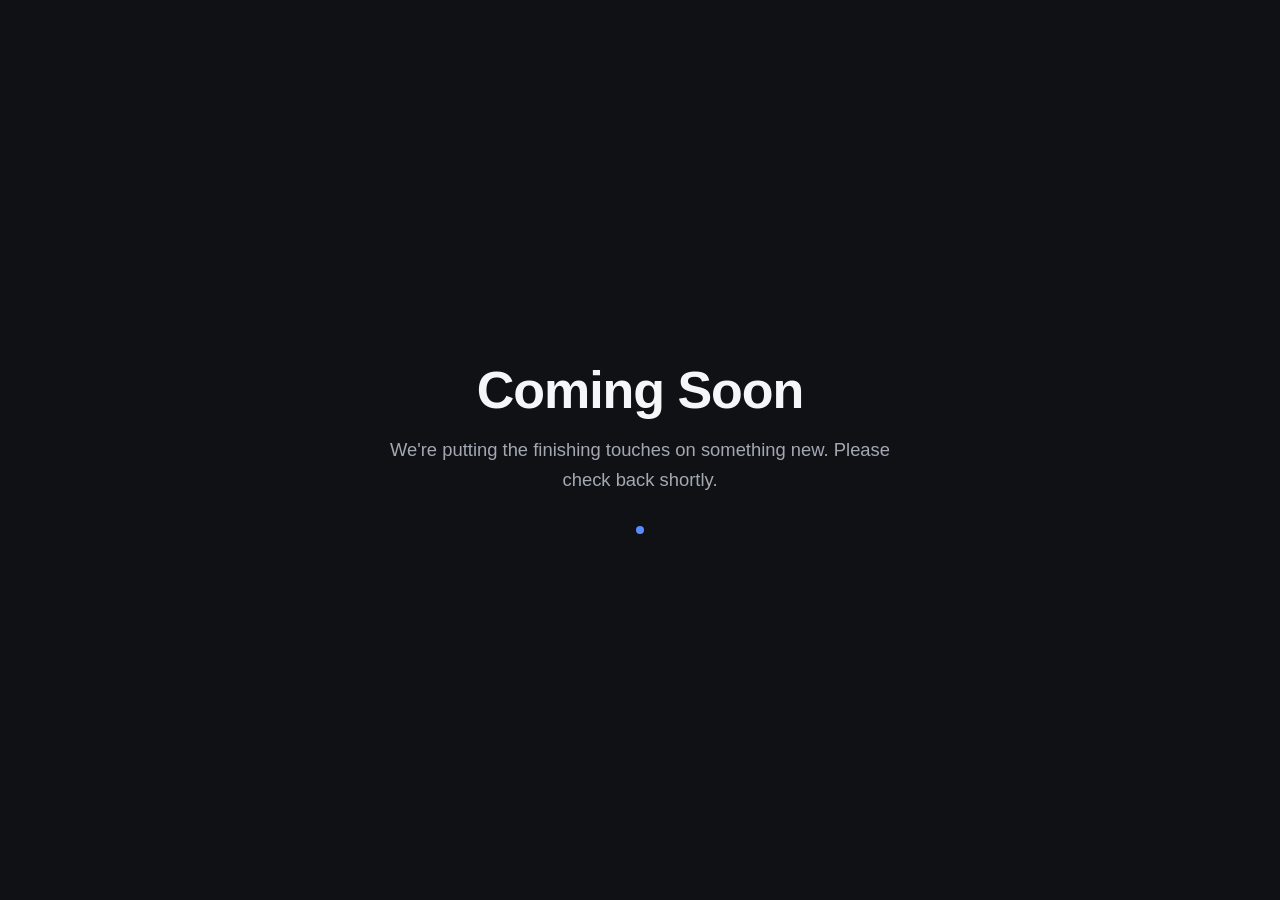
==== index.html @ caced6f4 "Add coming soon placeholder page Co-Authored-By: Claude Opus 4.8 <noreply@anthropic.com>" ====
<!DOCTYPE html>
<html lang="en">
<head>
  <meta charset="UTF-8" />
  <meta name="viewport" content="width=device-width, initial-scale=1.0" />
  <title>Coming Soon</title>
  <style>
    :root {
      color-scheme: light dark;
    }
    * {
      margin: 0;
      padding: 0;
      box-sizing: border-box;
    }
    body {
      min-height: 100vh;
      display: flex;
      align-items: center;
      justify-content: center;
      font-family: -apple-system, BlinkMacSystemFont, "Segoe UI", Roboto,
        Helvetica, Arial, sans-serif;
      background: #0f1115;
      color: #f5f6f8;
      text-align: center;
      padding: 1.5rem;
    }
    main {
      max-width: 32rem;
    }
    h1 {
      font-size: clamp(2rem, 6vw, 3.25rem);
      font-weight: 600;
      letter-spacing: -0.02em;
      line-height: 1.1;
    }
    p {
      margin-top: 1rem;
      font-size: clamp(1rem, 2.5vw, 1.15rem);
      color: #a3a8b3;
      line-height: 1.6;
    }
    .dot {
      display: inline-block;
      width: 0.5rem;
      height: 0.5rem;
      margin-top: 2rem;
      border-radius: 50%;
      background: #5b8cff;
      animation: pulse 1.8s ease-in-out infinite;
    }
    @keyframes pulse {
      0%, 100% { opacity: 0.35; transform: scale(0.9); }
      50% { opacity: 1; transform: scale(1.15); }
    }
  </style>
</head>
<body>
  <main>
    <h1>Coming&nbsp;Soon</h1>
    <p>We're putting the finishing touches on something new. Please check back shortly.</p>
    <div class="dot" aria-hidden="true"></div>
  </main>
</body>
</html>
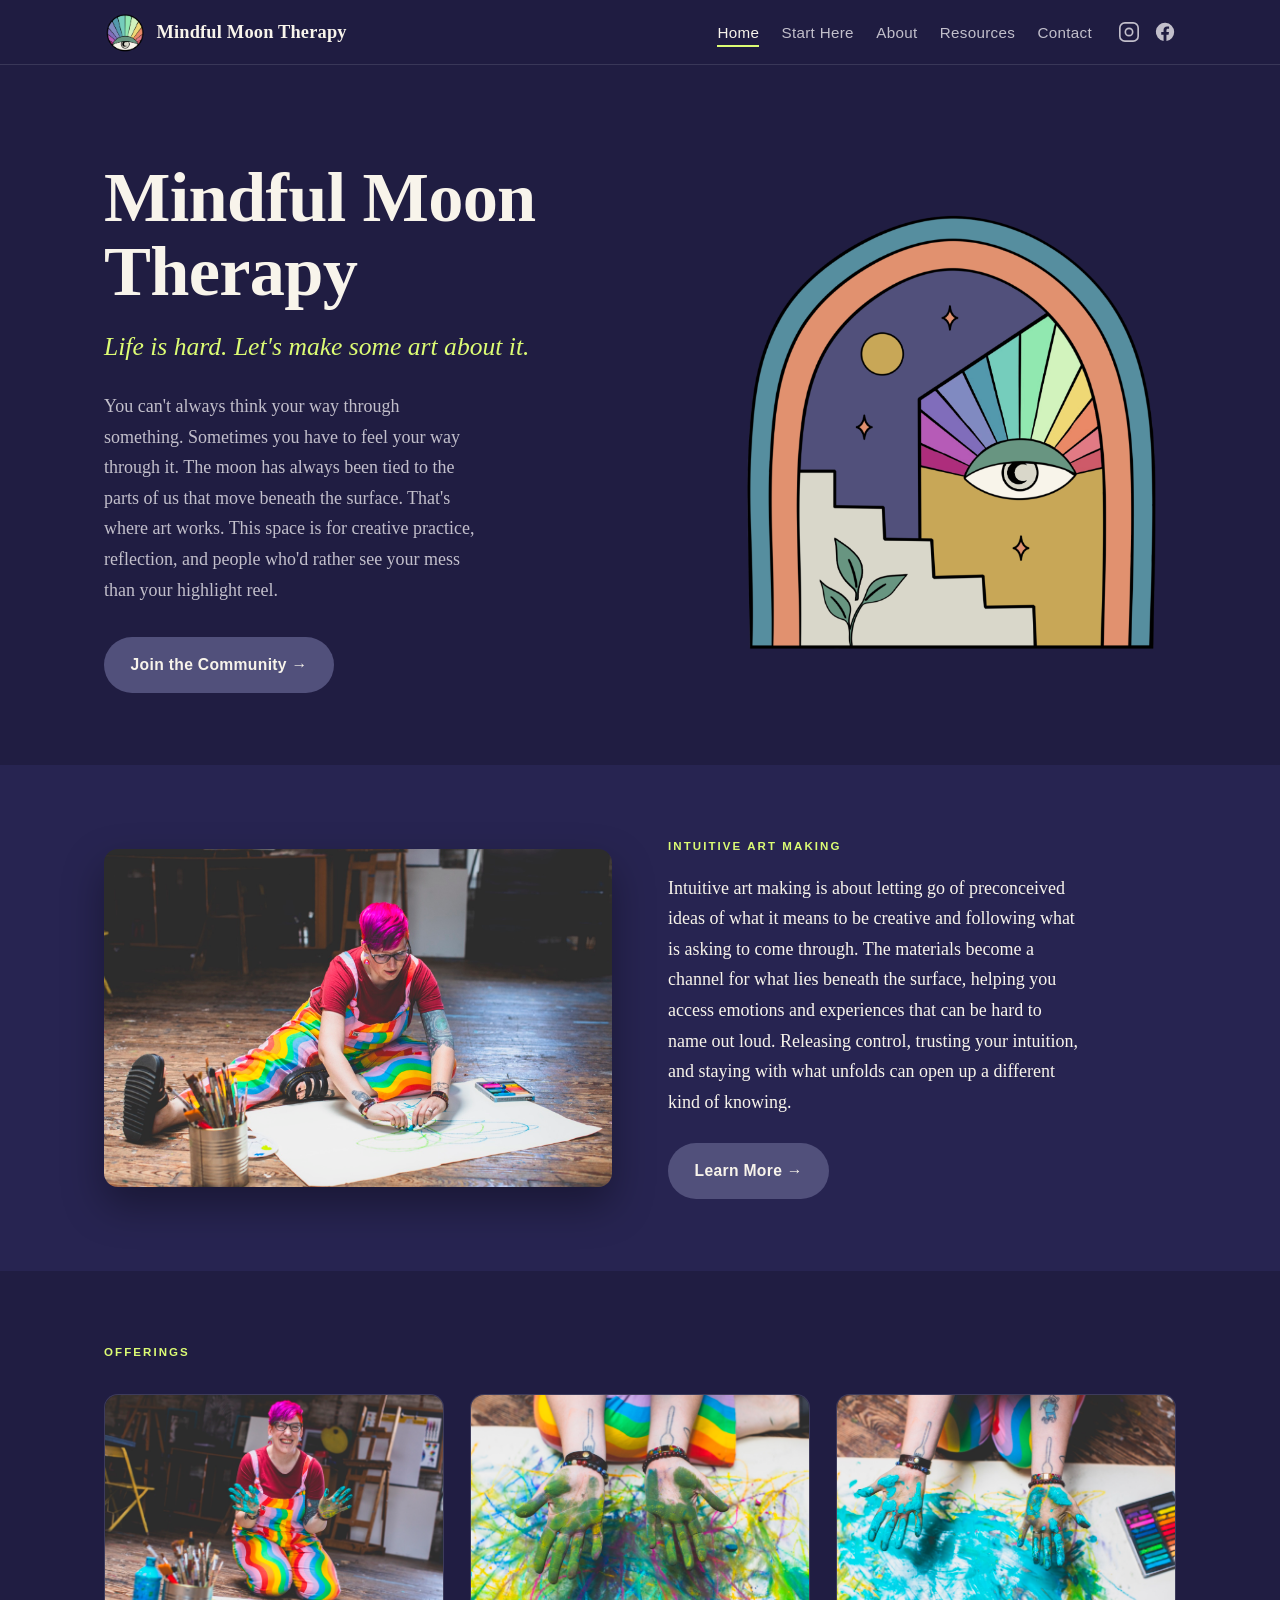
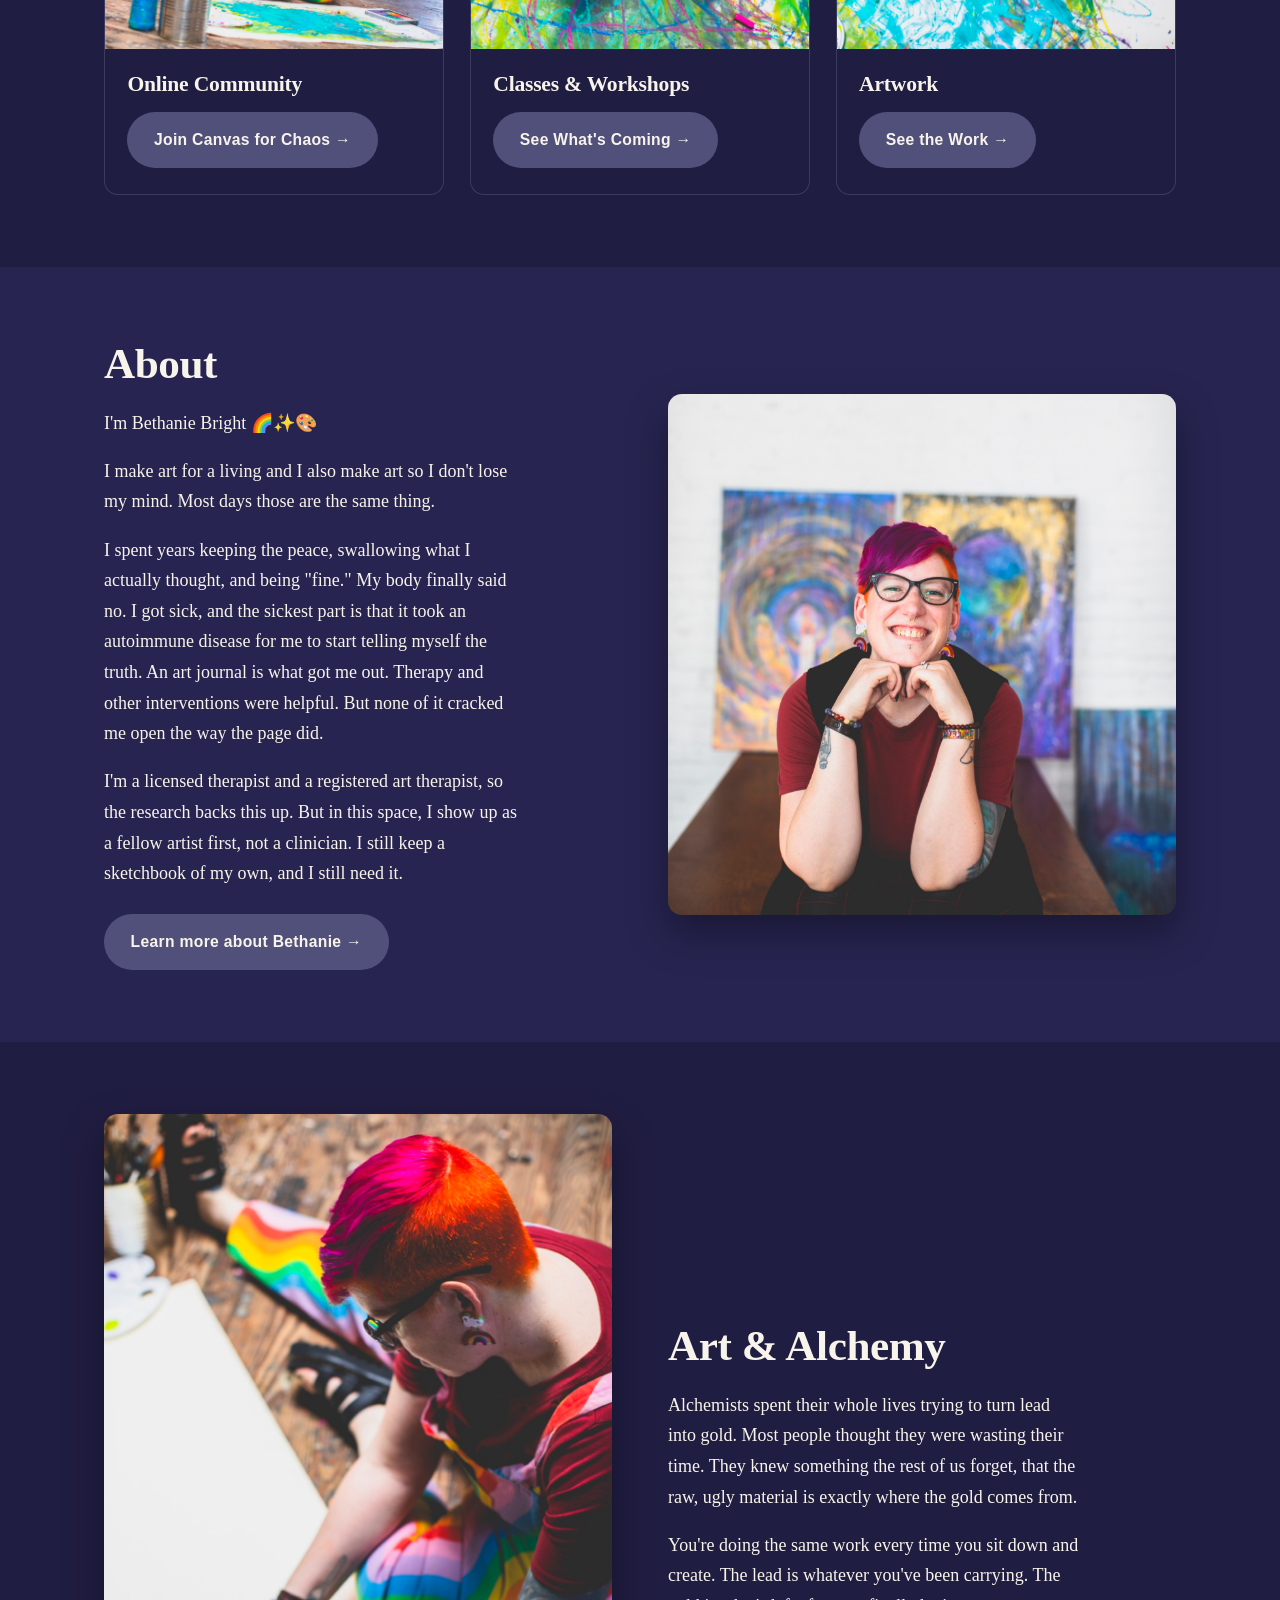
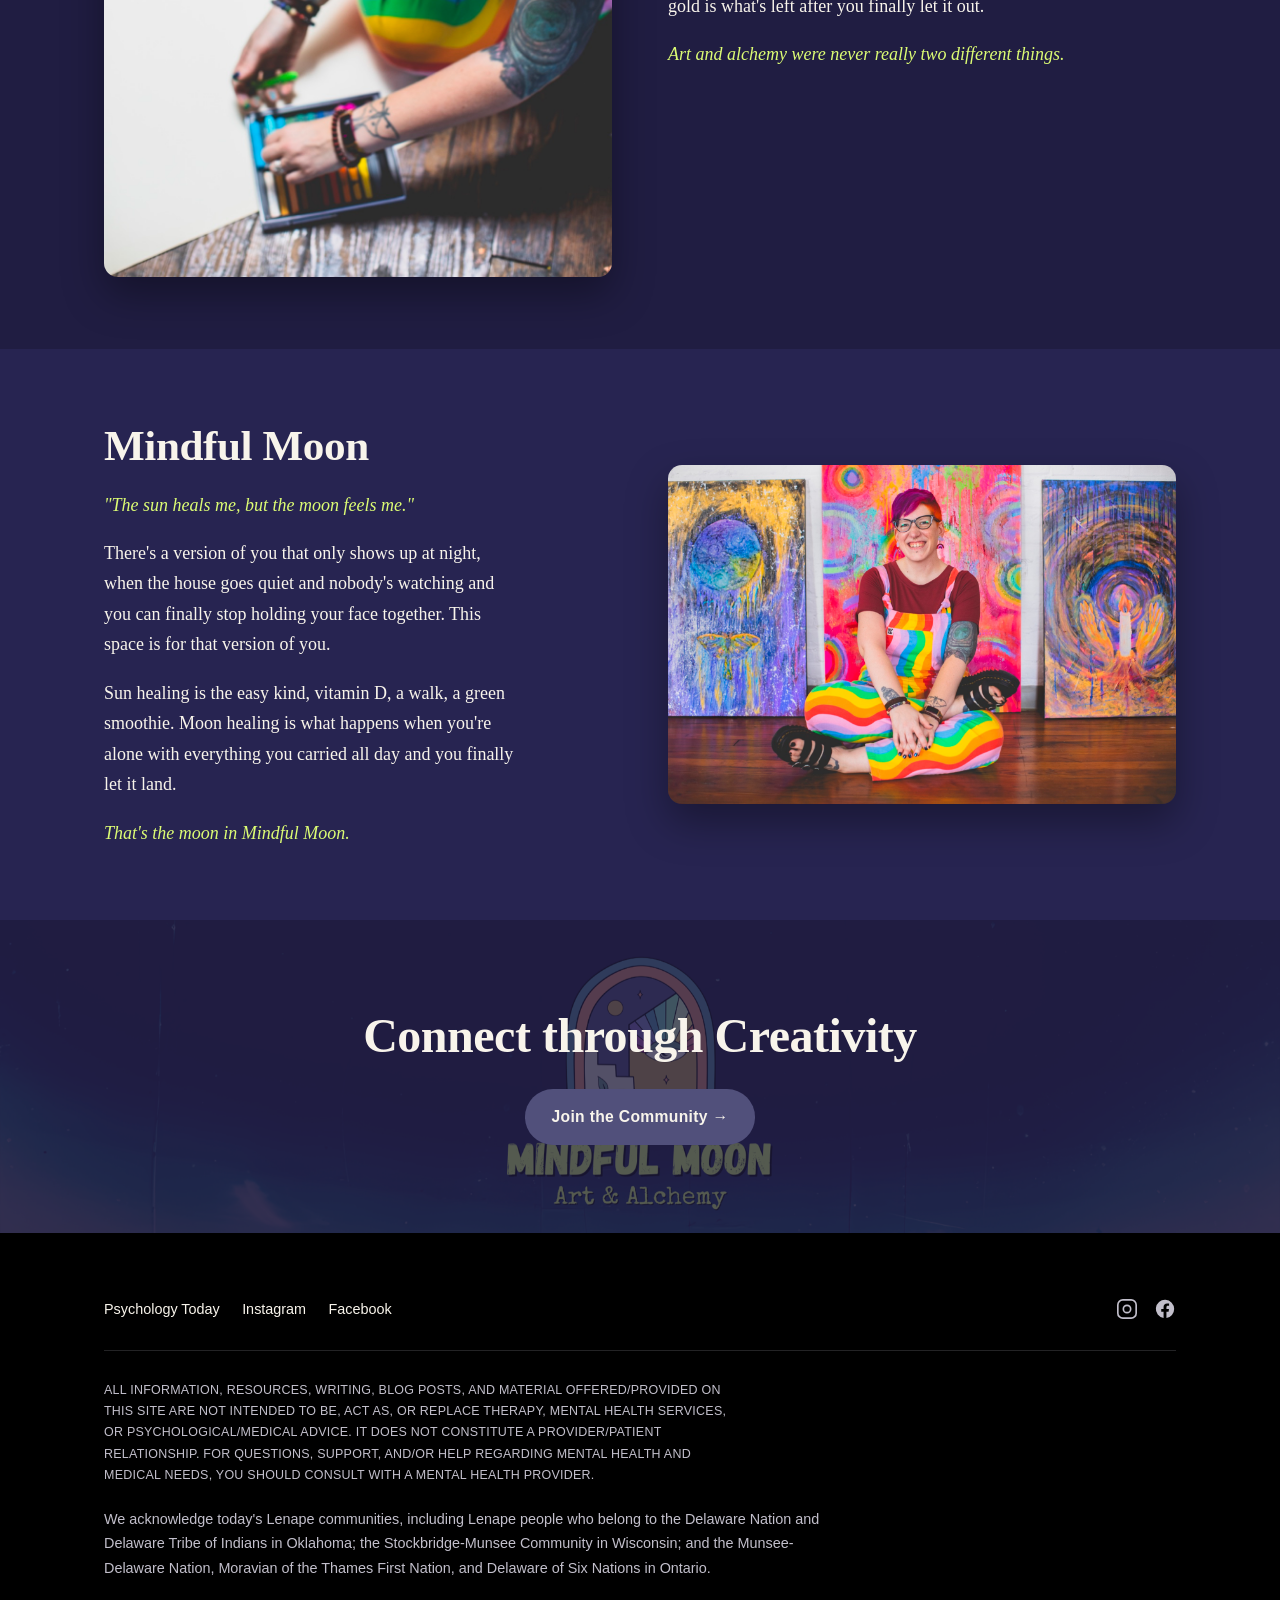
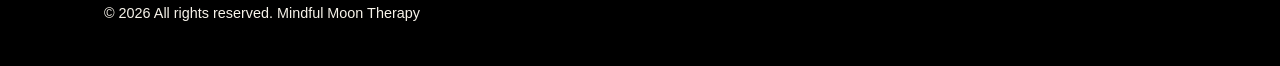
==== commit 49ef7119: "Replace coming-soon with multi-page Mindful Moon Therapy site Build Home, Start Here, About, Resourc" ====
--- a/index.html
+++ b/index.html
@@ -3,63 +3,219 @@
 <head>
   <meta charset="UTF-8" />
   <meta name="viewport" content="width=device-width, initial-scale=1.0" />
-  <title>Coming Soon</title>
-  <style>
-    :root {
-      color-scheme: light dark;
-    }
-    * {
-      margin: 0;
-      padding: 0;
-      box-sizing: border-box;
-    }
-    body {
-      min-height: 100vh;
-      display: flex;
-      align-items: center;
-      justify-content: center;
-      font-family: -apple-system, BlinkMacSystemFont, "Segoe UI", Roboto,
-        Helvetica, Arial, sans-serif;
-      background: #0f1115;
-      color: #f5f6f8;
-      text-align: center;
-      padding: 1.5rem;
-    }
-    main {
-      max-width: 32rem;
-    }
-    h1 {
-      font-size: clamp(2rem, 6vw, 3.25rem);
-      font-weight: 600;
-      letter-spacing: -0.02em;
-      line-height: 1.1;
-    }
-    p {
-      margin-top: 1rem;
-      font-size: clamp(1rem, 2.5vw, 1.15rem);
-      color: #a3a8b3;
-      line-height: 1.6;
-    }
-    .dot {
-      display: inline-block;
-      width: 0.5rem;
-      height: 0.5rem;
-      margin-top: 2rem;
-      border-radius: 50%;
-      background: #5b8cff;
-      animation: pulse 1.8s ease-in-out infinite;
-    }
-    @keyframes pulse {
-      0%, 100% { opacity: 0.35; transform: scale(0.9); }
-      50% { opacity: 1; transform: scale(1.15); }
-    }
-  </style>
+  <title>Mindful Moon Therapy — Creative practice, reflection & intuitive art</title>
+  <meta name="description" content="Mindful Moon Therapy — a space for creative practice, reflection, and intuitive art making. Life is hard. Let's make some art about it." />
+  <link rel="icon" href="images/web/logo.png" />
+  <link rel="stylesheet" href="styles.css" />
 </head>
 <body>
+
+  <!-- ============================================================
+       SITE HEADER  (identical on every page — keep in sync)
+       Only the .is-active nav link changes per page.
+       ============================================================ -->
+  <header class="site-header">
+    <div class="site-header__inner">
+      <a class="brand" href="index.html">
+        <img src="images/web/logo.png" alt="Mindful Moon Therapy logo" />
+        <span class="brand__name">Mindful Moon Therapy</span>
+      </a>
+      <button class="nav__toggle" aria-label="Open menu" aria-expanded="false" aria-controls="site-nav">
+        <svg viewBox="0 0 24 24" fill="none" stroke="currentColor" stroke-width="2" stroke-linecap="round"><line x1="3" y1="6" x2="21" y2="6"/><line x1="3" y1="12" x2="21" y2="12"/><line x1="3" y1="18" x2="21" y2="18"/></svg>
+      </button>
+      <nav class="nav" id="site-nav">
+        <ul class="nav__links">
+          <li><a href="index.html" class="is-active">Home</a></li>
+          <li><a href="start-here.html">Start Here</a></li>
+          <li><a href="about.html">About</a></li>
+          <li><a href="resources.html">Resources</a></li>
+          <li><a href="contact.html">Contact</a></li>
+        </ul>
+        <div class="nav__social">
+          <a href="http://www.instagram.com/mindfulmoontherapy" target="_blank" rel="noopener" aria-label="Instagram">
+            <svg viewBox="0 0 24 24" fill="none" stroke="currentColor" stroke-width="1.8"><rect x="2" y="2" width="20" height="20" rx="5.5"/><circle cx="12" cy="12" r="4"/><line x1="17.5" y1="6.5" x2="17.5" y2="6.5" stroke-width="2.2"/></svg>
+          </a>
+          <a href="https://www.facebook.com/groups/creativecoworkingcommunity" target="_blank" rel="noopener" aria-label="Facebook">
+            <svg viewBox="0 0 24 24" fill="currentColor"><path d="M22 12a10 10 0 1 0-11.56 9.88v-6.99H7.9V12h2.54V9.8c0-2.5 1.49-3.89 3.78-3.89 1.09 0 2.24.2 2.24.2v2.46h-1.26c-1.24 0-1.63.77-1.63 1.56V12h2.78l-.44 2.89h-2.34v6.99A10 10 0 0 0 22 12z"/></svg>
+          </a>
+        </div>
+      </nav>
+    </div>
+  </header>
+  <!-- ==== /SITE HEADER ==== -->
+
   <main>
-    <h1>Coming&nbsp;Soon</h1>
-    <p>We're putting the finishing touches on something new. Please check back shortly.</p>
-    <div class="dot" aria-hidden="true"></div>
+
+    <!-- 1. HERO -->
+    <section class="hero">
+      <div class="wrap hero__grid">
+        <div>
+          <h1>Mindful Moon Therapy</h1>
+          <p class="hero__subtitle">Life is hard. Let's make some art about it.</p>
+          <p class="hero__body">You can't always think your way through something. Sometimes you have to feel your way through it. The moon has always been tied to the parts of us that move beneath the surface. That's where art works. This space is for creative practice, reflection, and people who'd rather see your mess than your highlight reel.</p>
+          <p class="hero__cta"><a class="btn" href="https://www.skool.com/portals-8012/about" target="_blank" rel="noopener">Join the Community →</a></p>
+        </div>
+        <div class="hero__art hero__art--plain">
+          <img src="images/web/arch.png" alt="Illustrated arch showing a night sky, moon, stars, rainbow rays, an eye, stairs and a growing plant" />
+        </div>
+      </div>
+    </section>
+
+    <!-- 2. INTUITIVE ART MAKING -->
+    <section class="section section--alt">
+      <div class="wrap split">
+        <div class="split__media">
+          <img src="images/web/photo-7588.jpg" alt="Bethanie sitting on the floor drawing on a large sheet of paper" />
+        </div>
+        <div class="split__body">
+          <p class="eyebrow">Intuitive Art Making</p>
+          <div class="prose" style="margin-top:1rem;">
+            <p>Intuitive art making is about letting go of preconceived ideas of what it means to be creative and following what is asking to come through. The materials become a channel for what lies beneath the surface, helping you access emotions and experiences that can be hard to name out loud. Releasing control, trusting your intuition, and staying with what unfolds can open up a different kind of knowing.</p>
+          </div>
+          <p style="margin-top:1.6rem;"><a class="btn" href="start-here.html">Learn More →</a></p>
+        </div>
+      </div>
+    </section>
+
+    <!-- 3. OFFERINGS -->
+    <section class="section">
+      <div class="wrap">
+        <div class="section__head">
+          <p class="eyebrow">Offerings</p>
+        </div>
+        <div class="cards">
+          <article class="card">
+            <div class="card__media"><img src="images/web/photo-7801.jpg" alt="Bethanie kneeling in the studio with paint on her hands, smiling" /></div>
+            <div class="card__body">
+              <h3>Online Community</h3>
+              <a class="btn" href="https://www.skool.com/portals-8012/about" target="_blank" rel="noopener">Join Canvas for Chaos →</a>
+            </div>
+          </article>
+          <article class="card">
+            <div class="card__media"><img src="images/web/photo-7740.jpg" alt="Paint-covered hands raised over a page of colorful splatter art" /></div>
+            <div class="card__body">
+              <h3>Classes &amp; Workshops</h3>
+              <a class="btn" href="https://lu.ma/MindfulMoon" target="_blank" rel="noopener">See What's Coming →</a>
+            </div>
+          </article>
+          <article class="card">
+            <div class="card__media"><img src="images/web/photo-7809.jpg" alt="Overhead view of teal-painted hands working on a large abstract painting" /></div>
+            <div class="card__body">
+              <h3>Artwork</h3>
+              <!-- TEMPORARY Squarespace link — points to existing portfolio until the portfolio page is built -->
+              <a class="btn" href="https://www.mindfulmoontherapy.com/portfolio" target="_blank" rel="noopener">See the Work →</a>
+            </div>
+          </article>
+        </div>
+      </div>
+    </section>
+
+    <!-- 4. ABOUT -->
+    <section class="section section--alt">
+      <div class="wrap split split--reverse">
+        <div class="split__media">
+          <img src="images/web/photo-7424.jpg" alt="Portrait of Bethanie Bright resting her chin on her hands, artwork behind her" />
+        </div>
+        <div class="split__body">
+          <h2>About</h2>
+          <div class="prose" style="margin-top:1.2rem;">
+            <p>I'm Bethanie Bright 🌈✨🎨</p>
+            <p>I make art for a living and I also make art so I don't lose my mind. Most days those are the same thing.</p>
+            <p>I spent years keeping the peace, swallowing what I actually thought, and being "fine." My body finally said no. I got sick, and the sickest part is that it took an autoimmune disease for me to start telling myself the truth. An art journal is what got me out. Therapy and other interventions were helpful. But none of it cracked me open the way the page did.</p>
+            <p>I'm a licensed therapist and a registered art therapist, so the research backs this up. But in this space, I show up as a fellow artist first, not a clinician. I still keep a sketchbook of my own, and I still need it.</p>
+          </div>
+          <p style="margin-top:1.6rem;"><a class="btn" href="about.html">Learn more about Bethanie →</a></p>
+        </div>
+      </div>
+    </section>
+
+    <!-- 5. ART & ALCHEMY -->
+    <section class="section">
+      <div class="wrap split">
+        <div class="split__media">
+          <img src="images/web/photo-7573.jpg" alt="Overhead view of Bethanie drawing with colorful oil pastels" />
+        </div>
+        <div class="split__body">
+          <h2>Art &amp; Alchemy</h2>
+          <div class="prose" style="margin-top:1.2rem;">
+            <p>Alchemists spent their whole lives trying to turn lead into gold. Most people thought they were wasting their time. They knew something the rest of us forget, that the raw, ugly material is exactly where the gold comes from.</p>
+            <p>You're doing the same work every time you sit down and create. The lead is whatever you've been carrying. The gold is what's left after you finally let it out.</p>
+            <p class="italic">Art and alchemy were never really two different things.</p>
+          </div>
+        </div>
+      </div>
+    </section>
+
+    <!-- 6. MINDFUL MOON -->
+    <section class="section section--alt">
+      <div class="wrap split split--reverse">
+        <div class="split__media">
+          <img src="images/web/photo-7550.jpg" alt="Bethanie sitting cross-legged and smiling, paintings behind her" />
+        </div>
+        <div class="split__body">
+          <h2>Mindful Moon</h2>
+          <div class="prose" style="margin-top:1.2rem;">
+            <p class="italic">"The sun heals me, but the moon feels me."</p>
+            <p>There's a version of you that only shows up at night, when the house goes quiet and nobody's watching and you can finally stop holding your face together. This space is for that version of you.</p>
+            <p>Sun healing is the easy kind, vitamin D, a walk, a green smoothie. Moon healing is what happens when you're alone with everything you carried all day and you finally let it land.</p>
+            <p class="italic">That's the moon in Mindful Moon.</p>
+          </div>
+        </div>
+      </div>
+    </section>
+
+    <!-- 7. CLOSING CTA -->
+    <section class="cta-band cta-band--banner" style="background-image:url('images/web/banner.png');">
+      <div class="wrap">
+        <h2>Connect through Creativity</h2>
+        <a class="btn" href="https://www.skool.com/portals-8012/about" target="_blank" rel="noopener">Join the Community →</a>
+      </div>
+    </section>
+
   </main>
+
+  <!-- ============================================================
+       SITE FOOTER  (identical on every page — keep in sync)
+       ============================================================ -->
+  <footer class="site-footer">
+    <div class="wrap">
+      <div class="site-footer__top">
+        <div class="site-footer__links">
+          <a href="https://www.psychologytoday.com/profile/1605744" target="_blank" rel="noopener">Psychology Today</a>
+          <a href="http://www.instagram.com/mindfulmoontherapy" target="_blank" rel="noopener">Instagram</a>
+          <a href="https://www.facebook.com/groups/creativecoworkingcommunity" target="_blank" rel="noopener">Facebook</a>
+        </div>
+        <div class="site-footer__social">
+          <a href="http://www.instagram.com/mindfulmoontherapy" target="_blank" rel="noopener" aria-label="Instagram">
+            <svg viewBox="0 0 24 24" fill="none" stroke="currentColor" stroke-width="1.8"><rect x="2" y="2" width="20" height="20" rx="5.5"/><circle cx="12" cy="12" r="4"/><line x1="17.5" y1="6.5" x2="17.5" y2="6.5" stroke-width="2.2"/></svg>
+          </a>
+          <a href="https://www.facebook.com/groups/creativecoworkingcommunity" target="_blank" rel="noopener" aria-label="Facebook">
+            <svg viewBox="0 0 24 24" fill="currentColor"><path d="M22 12a10 10 0 1 0-11.56 9.88v-6.99H7.9V12h2.54V9.8c0-2.5 1.49-3.89 3.78-3.89 1.09 0 2.24.2 2.24.2v2.46h-1.26c-1.24 0-1.63.77-1.63 1.56V12h2.78l-.44 2.89h-2.34v6.99A10 10 0 0 0 22 12z"/></svg>
+          </a>
+        </div>
+      </div>
+      <div class="site-footer__legal">
+        <p class="disclaimer">ALL INFORMATION, RESOURCES, WRITING, BLOG POSTS, AND MATERIAL OFFERED/PROVIDED ON THIS SITE ARE NOT INTENDED TO BE, ACT AS, OR REPLACE THERAPY, MENTAL HEALTH SERVICES, OR PSYCHOLOGICAL/MEDICAL ADVICE. IT DOES NOT CONSTITUTE A PROVIDER/PATIENT RELATIONSHIP. FOR QUESTIONS, SUPPORT, AND/OR HELP REGARDING MENTAL HEALTH AND MEDICAL NEEDS, YOU SHOULD CONSULT WITH A MENTAL HEALTH PROVIDER.</p>
+        <p class="land">We acknowledge today's Lenape communities, including Lenape people who belong to the Delaware Nation and Delaware Tribe of Indians in Oklahoma; the Stockbridge-Munsee Community in Wisconsin; and the Munsee-Delaware Nation, Moravian of the Thames First Nation, and Delaware of Six Nations in Ontario.</p>
+        <p class="copyright">© 2026 All rights reserved. Mindful Moon Therapy</p>
+      </div>
+    </div>
+  </footer>
+  <!-- ==== /SITE FOOTER ==== -->
+
+  <!-- Mobile nav toggle (identical on every page — keep in sync) -->
+  <script>
+    (function () {
+      var toggle = document.querySelector('.nav__toggle');
+      var nav = document.getElementById('site-nav');
+      if (!toggle || !nav) return;
+      toggle.addEventListener('click', function () {
+        var open = nav.classList.toggle('is-open');
+        toggle.setAttribute('aria-expanded', open ? 'true' : 'false');
+        toggle.setAttribute('aria-label', open ? 'Close menu' : 'Open menu');
+      });
+    })();
+  </script>
+
 </body>
 </html>
--- a/styles.css
+++ b/styles.css
@@ -0,0 +1,432 @@
+/* =========================================================================
+   Mindful Moon Therapy — shared stylesheet for all pages
+   Palette:
+     #201d42  main background (deep indigo)
+     #51507b  buttons / accent
+     #DCFC74  bright accent (use sparingly)
+     #c2bfcb  muted lavender-grey (secondary text / borders)
+     #f8f4eb  soft off-white (primary text — used instead of pure white)
+     #000000  black
+   ========================================================================= */
+
+:root {
+  --bg:        #201d42;
+  --bg-alt:    #272451;   /* slightly lifted panel background */
+  --accent:    #51507b;
+  --accent-hi: #6260924d; /* translucent accent for hovers */
+  --bright:    #DCFC74;
+  --muted:     #c2bfcb;
+  --cream:     #f8f4eb;
+  --black:     #000000;
+
+  --maxw: 1120px;
+  --radius: 14px;
+  --shadow: 0 18px 40px rgba(0, 0, 0, 0.35);
+  --font: "Iowan Old Style", "Palatino Linotype", Palatino, "Book Antiqua",
+          Georgia, serif;
+  --font-sans: -apple-system, BlinkMacSystemFont, "Segoe UI", Roboto,
+          Helvetica, Arial, sans-serif;
+}
+
+* { margin: 0; padding: 0; box-sizing: border-box; }
+
+html { scroll-behavior: smooth; }
+
+body {
+  background: var(--bg);
+  color: var(--cream);
+  font-family: var(--font);
+  font-size: 18px;
+  line-height: 1.7;
+  -webkit-font-smoothing: antialiased;
+  text-rendering: optimizeLegibility;
+  overflow-x: hidden;
+}
+
+img { max-width: 100%; display: block; }
+
+a { color: var(--cream); text-decoration: none; }
+a:hover { color: var(--bright); }
+
+h1, h2, h3 { line-height: 1.15; font-weight: 600; letter-spacing: -0.01em; }
+
+.wrap { width: 100%; max-width: var(--maxw); margin: 0 auto; padding: 0 1.5rem; }
+
+/* Reusable eyebrow / small caps label */
+.eyebrow {
+  font-family: var(--font-sans);
+  text-transform: uppercase;
+  letter-spacing: 0.18em;
+  font-size: 0.72rem;
+  color: var(--bright);
+  font-weight: 600;
+}
+
+/* ---------- Buttons ---------- */
+.btn {
+  display: inline-block;
+  font-family: var(--font-sans);
+  font-weight: 600;
+  font-size: 0.98rem;
+  letter-spacing: 0.02em;
+  color: var(--cream);
+  background: var(--accent);
+  border: 1px solid transparent;
+  padding: 0.85rem 1.6rem;
+  border-radius: 999px;
+  transition: transform 0.15s ease, background 0.2s ease, color 0.2s ease,
+              box-shadow 0.2s ease;
+  cursor: pointer;
+}
+.btn:hover {
+  background: var(--bright);
+  color: var(--bg);
+  transform: translateY(-2px);
+  box-shadow: 0 10px 24px rgba(220, 252, 116, 0.22);
+}
+.btn--ghost {
+  background: transparent;
+  border-color: var(--muted);
+  color: var(--cream);
+}
+.btn--ghost:hover {
+  background: var(--bright);
+  border-color: var(--bright);
+  color: var(--bg);
+}
+
+/* =========================================================================
+   SITE HEADER  (identical on every page — keep in sync across all pages)
+   ========================================================================= */
+.site-header {
+  position: sticky;
+  top: 0;
+  z-index: 50;
+  background: rgba(32, 29, 66, 0.9);
+  -webkit-backdrop-filter: blur(10px);
+  backdrop-filter: blur(10px);
+  border-bottom: 1px solid rgba(194, 191, 203, 0.16);
+}
+.site-header__inner {
+  display: flex;
+  align-items: center;
+  justify-content: space-between;
+  gap: 1rem;
+  padding: 0.7rem 1.5rem;
+  max-width: var(--maxw);
+  margin: 0 auto;
+}
+.brand { display: flex; align-items: center; gap: 0.65rem; font-family: var(--font-sans); }
+.brand img { width: 42px; height: 42px; border-radius: 50%; }
+.brand__name {
+  font-family: var(--font);
+  font-size: 1.15rem;
+  font-weight: 600;
+  color: var(--cream);
+  letter-spacing: 0.01em;
+}
+.brand:hover .brand__name { color: var(--bright); }
+
+.nav { display: flex; align-items: center; gap: 1.6rem; }
+.nav__links { display: flex; align-items: center; gap: 1.4rem; list-style: none; }
+.nav__links a {
+  font-family: var(--font-sans);
+  font-size: 0.95rem;
+  letter-spacing: 0.02em;
+  color: var(--muted);
+  padding: 0.25rem 0;
+  border-bottom: 2px solid transparent;
+}
+.nav__links a:hover { color: var(--cream); }
+.nav__links a.is-active { color: var(--cream); border-bottom-color: var(--bright); }
+
+.nav__social { display: flex; align-items: center; gap: 0.9rem; }
+.nav__social a { color: var(--muted); display: inline-flex; }
+.nav__social a:hover { color: var(--bright); }
+.nav__social svg { width: 22px; height: 22px; }
+
+/* Mobile menu toggle (hidden on desktop) */
+.nav__toggle {
+  display: none;
+  background: none;
+  border: 0;
+  color: var(--cream);
+  cursor: pointer;
+  padding: 0.4rem;
+}
+.nav__toggle svg { width: 28px; height: 28px; }
+
+/* =========================================================================
+   HERO
+   ========================================================================= */
+.hero {
+  padding: clamp(3rem, 8vw, 6rem) 0 clamp(2.5rem, 6vw, 4.5rem);
+}
+.hero__grid {
+  display: grid;
+  grid-template-columns: 1.1fr 0.9fr;
+  gap: clamp(2rem, 5vw, 4rem);
+  align-items: center;
+}
+.hero h1 {
+  font-size: clamp(2.6rem, 6vw, 4.4rem);
+  line-height: 1.05;
+}
+.hero__subtitle {
+  font-style: italic;
+  color: var(--bright);
+  font-size: clamp(1.2rem, 2.6vw, 1.6rem);
+  margin-top: 1rem;
+}
+.hero__body { color: var(--muted); margin-top: 1.4rem; max-width: 42ch; }
+.hero__cta { margin-top: 2rem; }
+.hero__art img {
+  width: 100%;
+  border-radius: var(--radius);
+}
+.hero__art--plain img { box-shadow: none; }
+
+/* Simple centered hero (Start Here / interior pages) */
+.hero--center { text-align: center; }
+.hero--center .hero__inner { max-width: 46rem; margin: 0 auto; }
+.hero--center h1 { font-size: clamp(2.3rem, 5.5vw, 3.8rem); }
+
+/* =========================================================================
+   SECTIONS
+   ========================================================================= */
+.section { padding: clamp(2.6rem, 6vw, 4.5rem) 0; }
+.section--alt { background: var(--bg-alt); }
+.section__head { max-width: 46rem; margin-bottom: 2rem; }
+.section h2 { font-size: clamp(1.8rem, 3.8vw, 2.7rem); }
+.section h2 + .lead { margin-top: 1rem; }
+.lead { color: var(--muted); }
+.prose p { margin-top: 1.1rem; color: var(--cream); }
+.prose p:first-child { margin-top: 0; }
+.prose .italic { font-style: italic; color: var(--bright); }
+.prose--muted p { color: var(--muted); }
+
+/* Two-column split (text + image) */
+.split {
+  display: grid;
+  grid-template-columns: 1fr 1fr;
+  gap: clamp(1.8rem, 5vw, 3.5rem);
+  align-items: center;
+}
+.split--reverse .split__media { order: 2; }
+.split__media img { width: 100%; border-radius: var(--radius); box-shadow: var(--shadow); }
+.split__body { max-width: 46ch; }
+
+/* =========================================================================
+   OFFERINGS CARDS
+   ========================================================================= */
+.cards {
+  display: grid;
+  grid-template-columns: repeat(3, 1fr);
+  gap: 1.6rem;
+}
+.card {
+  background: var(--bg);
+  border: 1px solid rgba(194, 191, 203, 0.18);
+  border-radius: var(--radius);
+  overflow: hidden;
+  display: flex;
+  flex-direction: column;
+  transition: transform 0.18s ease, border-color 0.2s ease;
+}
+.section--alt .card { background: var(--bg); }
+.card:hover { transform: translateY(-4px); border-color: var(--bright); }
+.card__media { aspect-ratio: 4 / 3; overflow: hidden; }
+.card__media img { width: 100%; height: 100%; object-fit: cover; }
+.card__body { padding: 1.4rem 1.4rem 1.6rem; display: flex; flex-direction: column; gap: 1rem; flex: 1; }
+.card__body h3 { font-size: 1.35rem; }
+.card__body .btn { margin-top: auto; align-self: flex-start; }
+
+/* =========================================================================
+   CTA BAND
+   ========================================================================= */
+.cta-band {
+  position: relative;
+  text-align: center;
+  padding: clamp(3rem, 8vw, 5.5rem) 0;
+  background: var(--bg-alt);
+}
+.cta-band--banner {
+  background-size: cover;
+  background-position: center;
+  color: var(--cream);
+}
+.cta-band--banner::before {
+  content: "";
+  position: absolute;
+  inset: 0;
+  background: rgba(32, 29, 66, 0.72);
+}
+.cta-band .wrap { position: relative; z-index: 1; }
+.cta-band h2 { font-size: clamp(1.9rem, 4.5vw, 3rem); margin-bottom: 1.6rem; }
+
+/* =========================================================================
+   QUICK LINKS (Start Here)
+   ========================================================================= */
+.linkset { display: grid; gap: 1.2rem; margin-top: 1.5rem; }
+.linkset__item {
+  background: var(--bg-alt);
+  border: 1px solid rgba(194, 191, 203, 0.16);
+  border-radius: var(--radius);
+  padding: 1.3rem 1.5rem;
+}
+.linkset__item h3 { font-size: 1.15rem; font-family: var(--font-sans); letter-spacing: 0.01em; }
+.linkset__links { margin-top: 0.6rem; display: flex; flex-wrap: wrap; gap: 0.6rem 1.2rem; }
+.linkset__links a {
+  font-family: var(--font-sans);
+  font-size: 0.95rem;
+  color: var(--bright);
+  border-bottom: 1px solid rgba(220, 252, 116, 0.4);
+}
+.linkset__links a:hover { color: var(--cream); border-color: var(--cream); }
+
+/* =========================================================================
+   RESOURCES LIST
+   ========================================================================= */
+.resource-list { display: grid; gap: 1.1rem; margin-top: 2rem; }
+.resource {
+  background: var(--bg-alt);
+  border: 1px solid rgba(194, 191, 203, 0.16);
+  border-left: 3px solid var(--accent);
+  border-radius: var(--radius);
+  padding: 1.2rem 1.5rem;
+}
+.resource h3 { font-size: 1.15rem; font-family: var(--font-sans); }
+.resource__links { margin-top: 0.6rem; display: grid; gap: 0.4rem; }
+.resource__links a {
+  font-family: var(--font-sans);
+  font-size: 0.95rem;
+  color: var(--bright);
+  word-break: break-word;
+}
+.resource__links a:hover { color: var(--cream); }
+
+/* =========================================================================
+   CONTACT
+   ========================================================================= */
+.contact-grid { display: grid; grid-template-columns: 0.9fr 1.1fr; gap: clamp(2rem, 5vw, 3.5rem); align-items: start; }
+.contact-details { display: grid; gap: 1rem; font-family: var(--font-sans); }
+.contact-details a { color: var(--bright); }
+.contact-details a:hover { color: var(--cream); }
+.contact-details .label { display: block; text-transform: uppercase; letter-spacing: 0.14em; font-size: 0.7rem; color: var(--muted); margin-bottom: 0.2rem; }
+
+.form {
+  background: var(--bg-alt);
+  border: 1px solid rgba(194, 191, 203, 0.18);
+  border-radius: var(--radius);
+  padding: 1.8rem;
+}
+.form label { display: block; font-family: var(--font-sans); font-size: 0.85rem; letter-spacing: 0.04em; color: var(--muted); margin-bottom: 0.4rem; }
+.form .field { margin-bottom: 1.2rem; }
+.form input, .form textarea {
+  width: 100%;
+  font-family: var(--font-sans);
+  font-size: 1rem;
+  color: var(--cream);
+  background: var(--bg);
+  border: 1px solid rgba(194, 191, 203, 0.3);
+  border-radius: 10px;
+  padding: 0.8rem 0.9rem;
+}
+.form input:focus, .form textarea:focus { outline: 2px solid var(--bright); border-color: var(--bright); }
+.form textarea { min-height: 140px; resize: vertical; }
+
+/* Visible placeholder / to-do note */
+.note {
+  font-family: var(--font-sans);
+  font-size: 0.85rem;
+  line-height: 1.5;
+  color: var(--bg);
+  background: var(--bright);
+  border-radius: 10px;
+  padding: 0.7rem 0.95rem;
+  margin: 0.8rem 0 1.2rem;
+}
+.note strong { text-transform: uppercase; letter-spacing: 0.06em; font-size: 0.78rem; }
+
+/* =========================================================================
+   SITE FOOTER  (identical on every page — keep in sync across all pages)
+   ========================================================================= */
+.site-footer {
+  background: var(--black);
+  color: var(--muted);
+  padding: clamp(2.6rem, 6vw, 4rem) 0 2.5rem;
+  font-family: var(--font-sans);
+  font-size: 0.9rem;
+  line-height: 1.7;
+}
+.site-footer__top {
+  display: flex;
+  flex-wrap: wrap;
+  align-items: center;
+  gap: 1.4rem 2rem;
+  padding-bottom: 1.8rem;
+  border-bottom: 1px solid rgba(194, 191, 203, 0.18);
+}
+.site-footer__links { display: flex; flex-wrap: wrap; gap: 1.4rem; }
+.site-footer__links a { color: var(--cream); }
+.site-footer__links a:hover { color: var(--bright); }
+.site-footer__social { display: flex; gap: 1rem; margin-left: auto; }
+.site-footer__social a { color: var(--muted); display: inline-flex; }
+.site-footer__social a:hover { color: var(--bright); }
+.site-footer__social svg { width: 22px; height: 22px; }
+.site-footer__legal { display: grid; gap: 1.3rem; padding-top: 1.8rem; }
+.site-footer__legal p { max-width: 90ch; }
+.disclaimer { font-size: 0.78rem; letter-spacing: 0.02em; color: var(--muted); }
+.land { color: var(--muted); }
+.copyright { color: var(--cream); }
+
+/* =========================================================================
+   RESPONSIVE
+   ========================================================================= */
+@media (max-width: 860px) {
+  .hero__grid { grid-template-columns: 1fr; text-align: center; }
+  .hero__body { margin-left: auto; margin-right: auto; }
+  .hero__art { order: -1; max-width: 380px; margin: 0 auto; }
+  .split { grid-template-columns: 1fr; }
+  .split--reverse .split__media { order: -1; }
+  .split__body { max-width: none; }
+  .cards { grid-template-columns: 1fr; max-width: 440px; margin: 0 auto; }
+  .contact-grid { grid-template-columns: 1fr; }
+
+  /* Mobile nav */
+  /* Drop the header's backdrop-filter on mobile: it would create a
+     containing block for the fixed nav panel and stop it filling the
+     viewport. The mobile menu panel is opaque, so no blur is needed here. */
+  .site-header { -webkit-backdrop-filter: none; backdrop-filter: none; }
+  .nav__toggle { display: inline-flex; }
+  .nav {
+    position: fixed;
+    inset: 0 0 0 auto;
+    width: min(78vw, 320px);
+    flex-direction: column;
+    align-items: flex-start;
+    justify-content: flex-start;
+    gap: 1.8rem;
+    background: var(--bg-alt);
+    padding: 5rem 2rem 2rem;
+    transform: translateX(100%);
+    transition: transform 0.28s ease;
+    box-shadow: var(--shadow);
+  }
+  .nav.is-open { transform: translateX(0); }
+  .nav__links { flex-direction: column; align-items: flex-start; gap: 1.2rem; }
+  .nav__links a { font-size: 1.1rem; }
+  .nav__social { margin-top: 0.5rem; }
+  .site-footer__social { margin-left: 0; width: 100%; }
+}
+
+@media (max-width: 480px) {
+  body { font-size: 17px; }
+  .wrap { padding: 0 1.15rem; }
+}
+
+/* Respect reduced-motion preferences */
+@media (prefers-reduced-motion: reduce) {
+  html { scroll-behavior: auto; }
+  * { transition: none !important; }
+}
